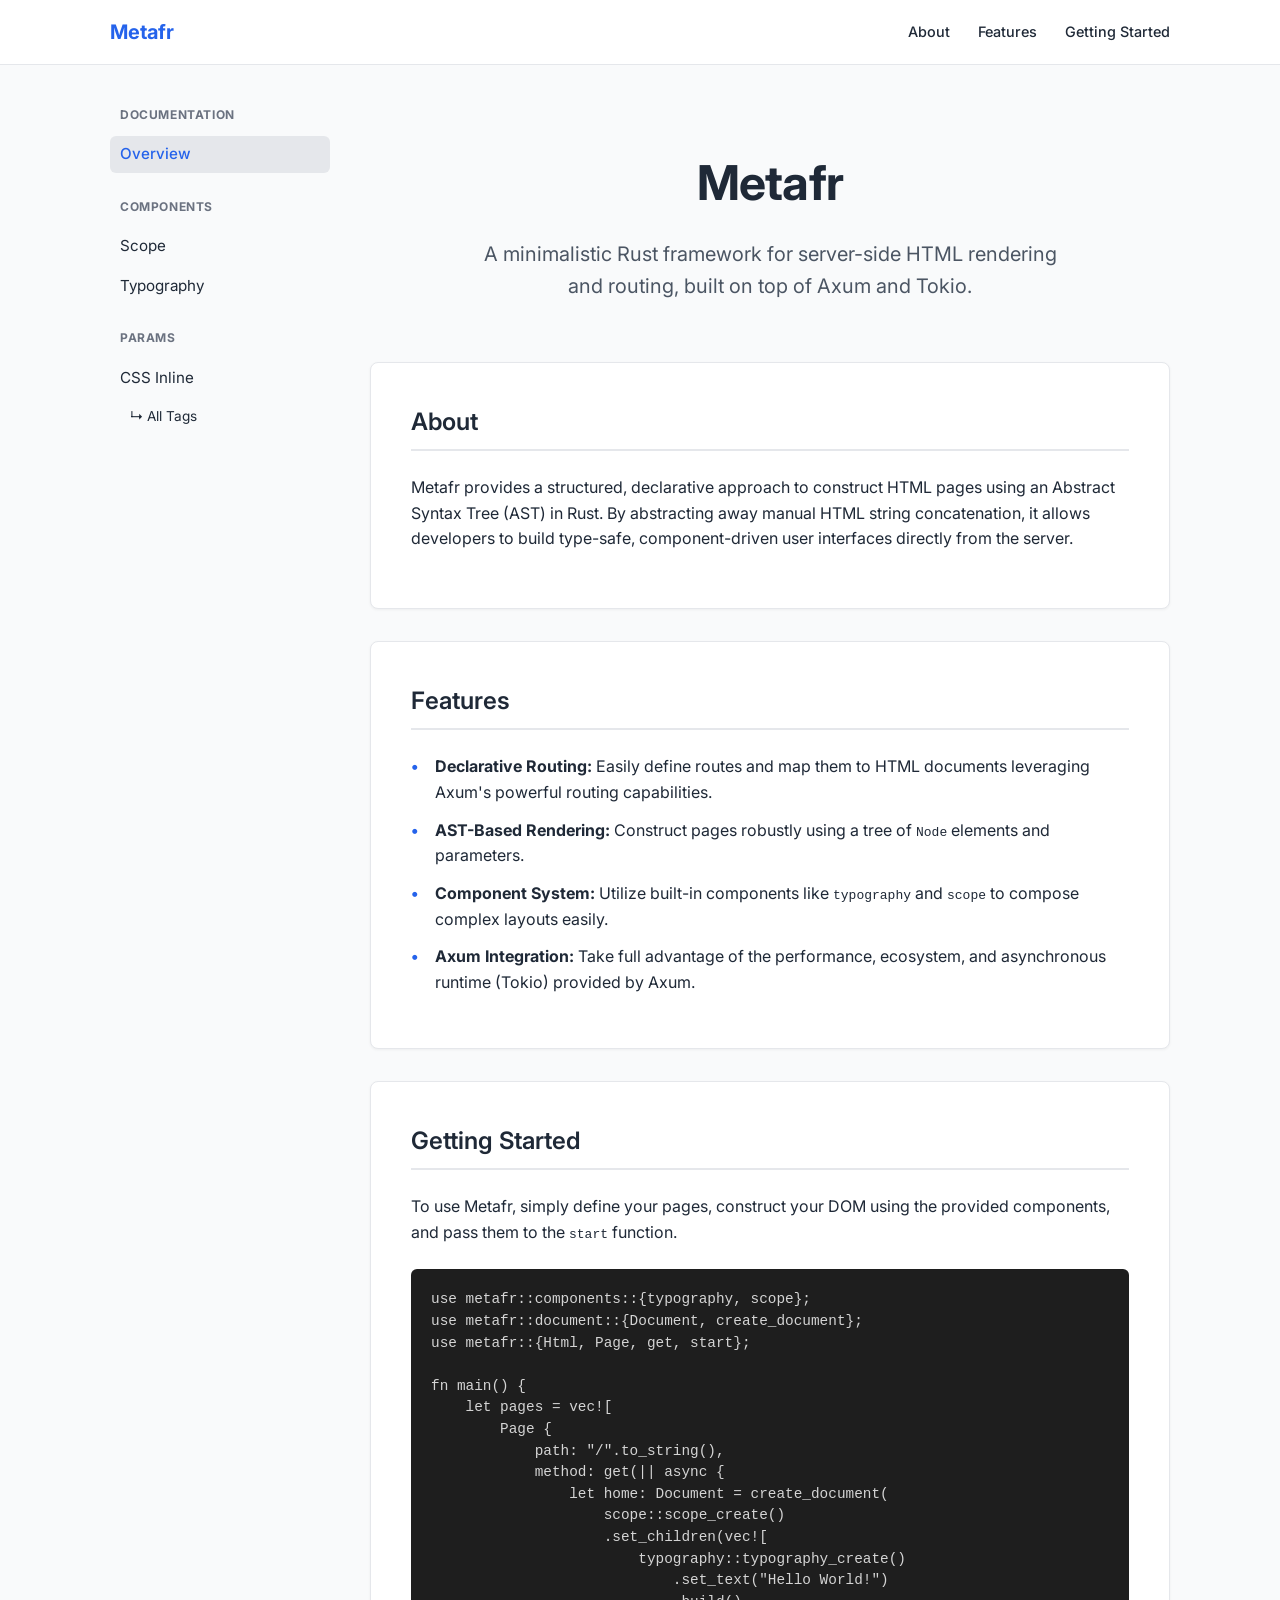
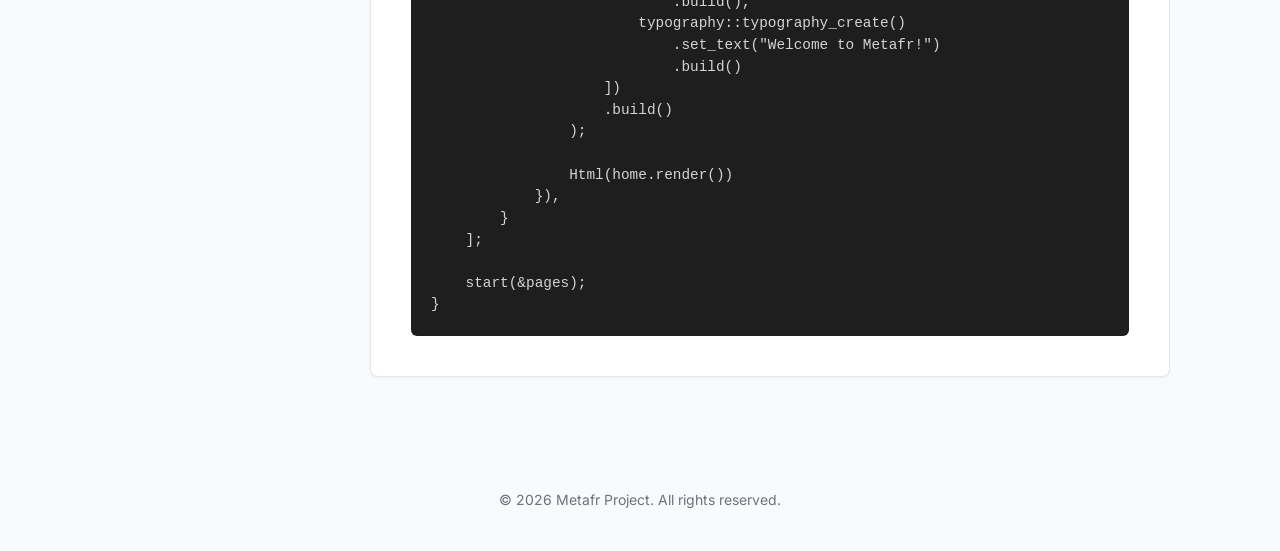
==== docs/index.html @ 4b172488 "feat: added doc" ====
<!DOCTYPE html>
<html lang="en">
<head>
    <meta charset="UTF-8">
    <meta name="viewport" content="width=device-width, initial-scale=1.0">
    <title>Metafr - Documentation</title>
    <link rel="stylesheet" href="style.css">
    <link rel="preconnect" href="https://fonts.googleapis.com">
    <link rel="preconnect" href="https://fonts.gstatic.com" crossorigin>
    <link href="https://fonts.googleapis.com/css2?family=Inter:wght@400;500;600;700&display=swap" rel="stylesheet">
</head>
<body>
    <header class="navbar">
        <div class="container">
            <div class="logo">
                <a href="index.html">Metafr</a>
            </div>
            <nav>
                <a href="#about">About</a>
                <a href="#features">Features</a>
                <a href="#getting-started">Getting Started</a>
            </nav>
        </div>
    </header>

    <div class="layout-container">
        <aside class="sidebar">
            <div class="sidebar-title">Documentation</div>
            <ul class="sidebar-menu">
                <li><a href="index.html" class="active">Overview</a></li>
            </ul>
            <div class="sidebar-title">Components</div>
            <ul class="sidebar-menu">
                <li><a href="components/scope.html">Scope</a></li>
                <li><a href="components/typography.html">Typography</a></li>
            </ul>
            <div class="sidebar-title" style="margin-top: 12px;">Params</div>
            <ul class="sidebar-menu">
                <li><a href="params/cssInline/index.html">CSS Inline</a></li>
                <li><a href="params/cssInline/tags.html" style="padding-left: 20px; font-size: 0.85rem;">↳ All Tags</a></li>
            </ul>
        </aside>

        <main class="main-content">
            <section id="hero">
                <h1>Metafr</h1>
                <p class="subtitle">A minimalistic Rust framework for server-side HTML rendering and routing, built on top of Axum and Tokio.</p>
            </section>

            <section id="about" class="content-section">
                <h2>About</h2>
                <p>Metafr provides a structured, declarative approach to construct HTML pages using an Abstract Syntax Tree (AST) in Rust. By abstracting away manual HTML string concatenation, it allows developers to build type-safe, component-driven user interfaces directly from the server.</p>
            </section>

            <section id="features" class="content-section">
                <h2>Features</h2>
                <ul class="feature-list">
                    <li><strong>Declarative Routing:</strong> Easily define routes and map them to HTML documents leveraging Axum's powerful routing capabilities.</li>
                    <li><strong>AST-Based Rendering:</strong> Construct pages robustly using a tree of <code>Node</code> elements and parameters.</li>
                    <li><strong>Component System:</strong> Utilize built-in components like <code>typography</code> and <code>scope</code> to compose complex layouts easily.</li>
                    <li><strong>Axum Integration:</strong> Take full advantage of the performance, ecosystem, and asynchronous runtime (Tokio) provided by Axum.</li>
                </ul>
            </section>

            <section id="getting-started" class="content-section">
                <h2>Getting Started</h2>
                <p>To use Metafr, simply define your pages, construct your DOM using the provided components, and pass them to the <code>start</code> function.</p>
                
                <div class="code-block">
<pre><code>use metafr::components::{typography, scope};
use metafr::document::{Document, create_document};
use metafr::{Html, Page, get, start};

fn main() {
    let pages = vec![
        Page {
            path: "/".to_string(),
            method: get(|| async { 
                let home: Document = create_document(
                    scope::scope_create()
                    .set_children(vec![
                        typography::typography_create()
                            .set_text("Hello World!")
                            .build(),
                        typography::typography_create()
                            .set_text("Welcome to Metafr!")
                            .build()
                    ])
                    .build()
                );

                Html(home.render())
            }),
        }
    ];

    start(&pages);
}</code></pre>
                </div>
            </section>
        </main>
    </div>

    <footer class="footer">
        <div class="container">
            <p>&copy; 2026 Metafr Project. All rights reserved.</p>
        </div>
    </footer>
</body>
</html>
---- docs/style.css ----
:root {
    --primary-color: #2563eb;
    --text-color: #1f2937;
    --bg-color: #f9fafb;
    --section-bg: #ffffff;
    --border-color: #e5e7eb;
    --code-bg: #1e1e1e;
    --code-text: #d4d4d4;
    --font-family: 'Inter', system-ui, -apple-system, sans-serif;
}

* {
    margin: 0;
    padding: 0;
    box-sizing: border-box;
}

body {
    font-family: var(--font-family);
    background-color: var(--bg-color);
    color: var(--text-color);
    line-height: 1.6;
}

.container {
    max-width: 900px;
    margin: 0 auto;
    padding: 0 20px;
}

.layout-container {
    max-width: 1100px;
    margin: 0 auto;
    padding: 40px 20px;
    display: flex;
    gap: 40px;
}

/* Sidebar */
.sidebar {
    width: 220px;
    flex-shrink: 0;
    position: sticky;
    top: 104px;
    align-self: start;
}

.sidebar-title {
    font-size: 0.75rem;
    text-transform: uppercase;
    letter-spacing: 0.05em;
    color: #6b7280;
    font-weight: 700;
    margin-bottom: 12px;
    padding-left: 10px;
}

.sidebar-menu {
    list-style: none;
    margin-bottom: 24px;
}

.sidebar-menu li {
    margin-bottom: 4px;
}

.sidebar-menu a {
    text-decoration: none;
    color: var(--text-color);
    font-size: 0.95rem;
    display: block;
    padding: 6px 10px;
    border-radius: 6px;
    transition: background-color 0.2s, color 0.2s;
}

.sidebar-menu a:hover,
.sidebar-menu a.active {
    background-color: var(--border-color);
    color: var(--primary-color);
    font-weight: 500;
}

/* Main content wrapper */
.main-content {
    flex-grow: 1;
    min-width: 0;
}

/* Navbar */
.navbar {
    background-color: var(--section-bg);
    border-bottom: 1px solid var(--border-color);
    position: sticky;
    top: 0;
    z-index: 100;
}

.navbar .container {
    display: flex;
    justify-content: space-between;
    align-items: center;
    height: 64px;
    max-width: 1100px;
}

.logo {
    font-size: 1.25rem;
    font-weight: 700;
    color: var(--primary-color);
}
.logo a {
    text-decoration: none;
    color: inherit;
}

.navbar nav a {
    text-decoration: none;
    color: var(--text-color);
    margin-left: 24px;
    font-size: 0.9rem;
    font-weight: 500;
    transition: color 0.2s;
}

.navbar nav a:hover {
    color: var(--primary-color);
}

/* Hero Section */
#hero {
    text-align: center;
    padding: 40px 0 60px;
}

#hero h1 {
    font-size: 3rem;
    font-weight: 700;
    margin-bottom: 16px;
    letter-spacing: -0.02em;
}

.subtitle {
    font-size: 1.25rem;
    color: #4b5563;
    max-width: 600px;
    margin: 0 auto;
}

/* Content Sections */
.content-section {
    background-color: var(--section-bg);
    border: 1px solid var(--border-color);
    border-radius: 8px;
    padding: 40px;
    margin-bottom: 32px;
    box-shadow: 0 1px 3px rgba(0, 0, 0, 0.05);
}

.content-section h2 {
    font-size: 1.5rem;
    font-weight: 600;
    margin-bottom: 24px;
    border-bottom: 2px solid var(--border-color);
    padding-bottom: 8px;
}

.content-section p {
    margin-bottom: 16px;
}

/* Features List */
.feature-list {
    list-style: none;
}

.feature-list li {
    margin-bottom: 12px;
    padding-left: 24px;
    position: relative;
}

.feature-list li::before {
    content: "•";
    color: var(--primary-color);
    font-weight: bold;
    position: absolute;
    left: 0;
}

/* Code Block */
.code-block {
    background-color: var(--code-bg);
    color: var(--code-text);
    border-radius: 6px;
    padding: 20px;
    overflow-x: auto;
    font-family: 'Courier New', Courier, monospace;
    font-size: 0.9rem;
    line-height: 1.5;
    margin-top: 24px;
}

/* Footer */
.footer {
    text-align: center;
    padding: 40px 0;
    color: #6b7280;
    font-size: 0.875rem;
}
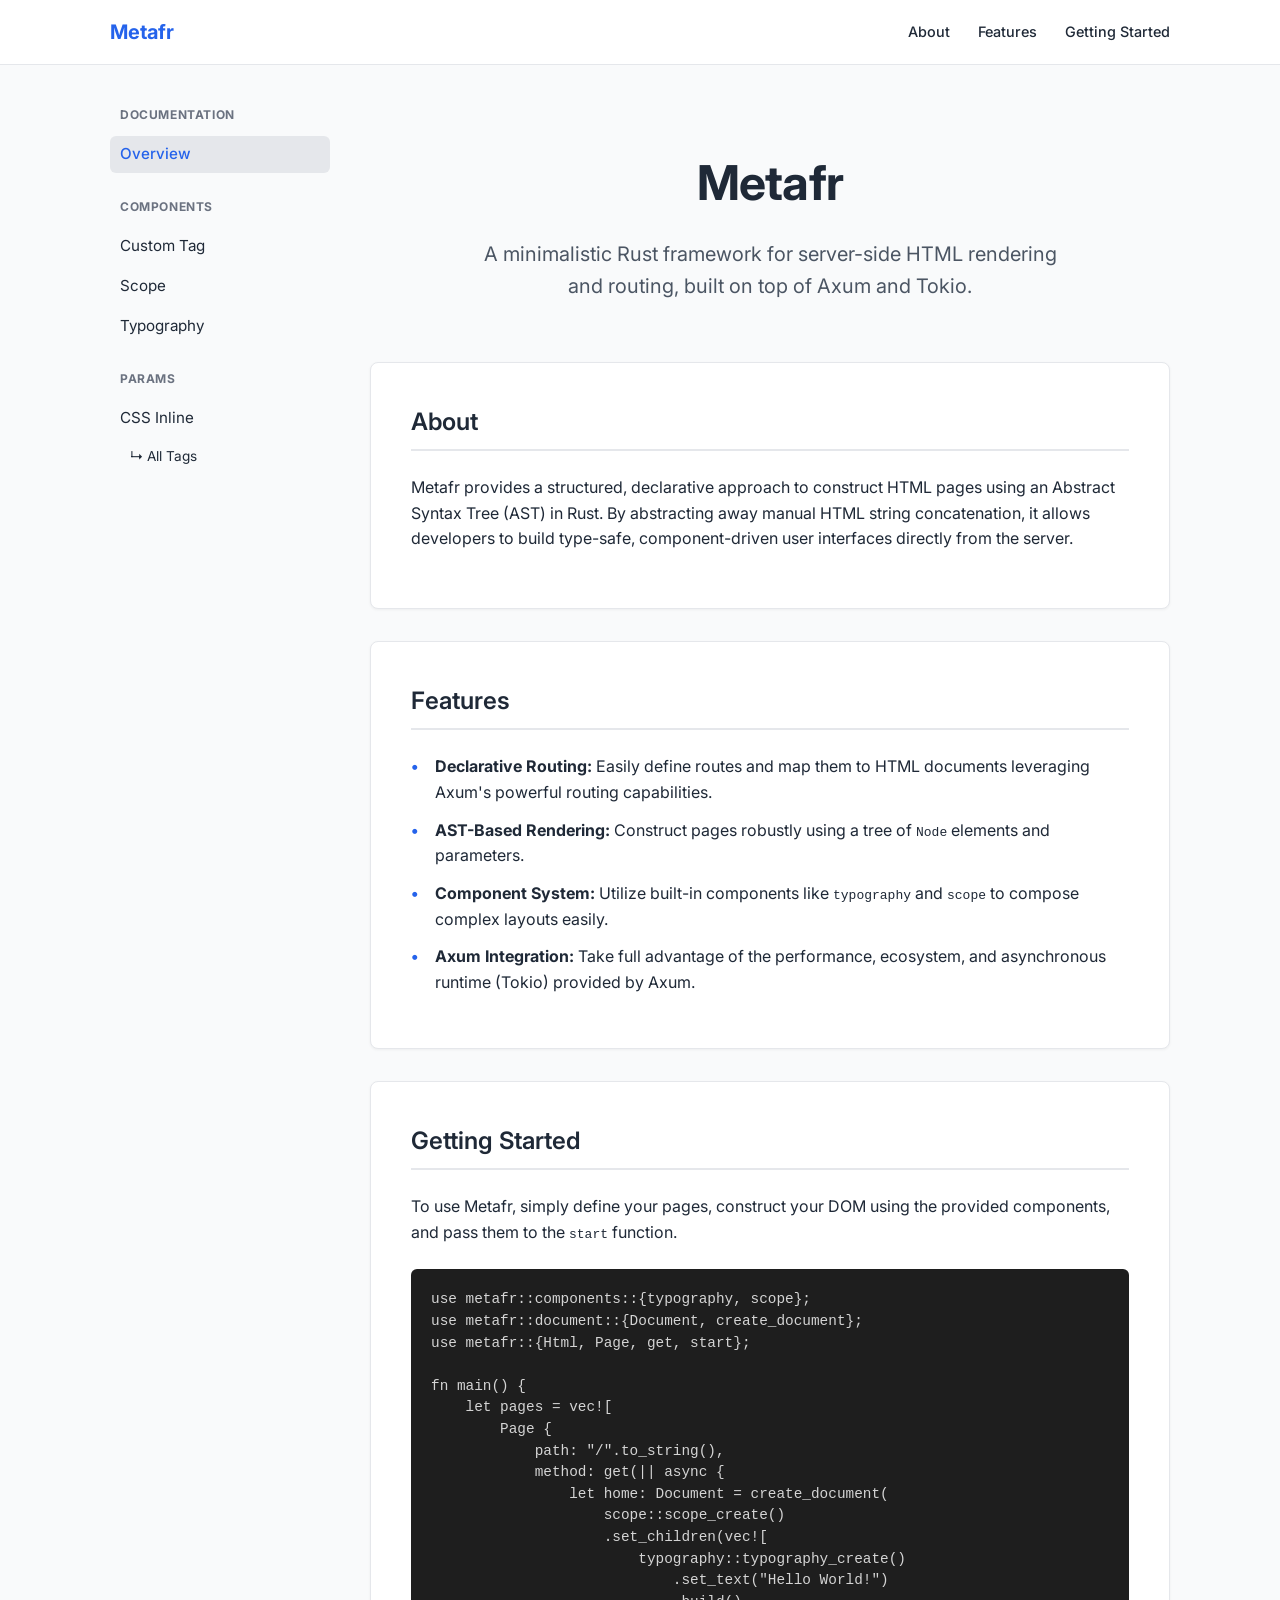
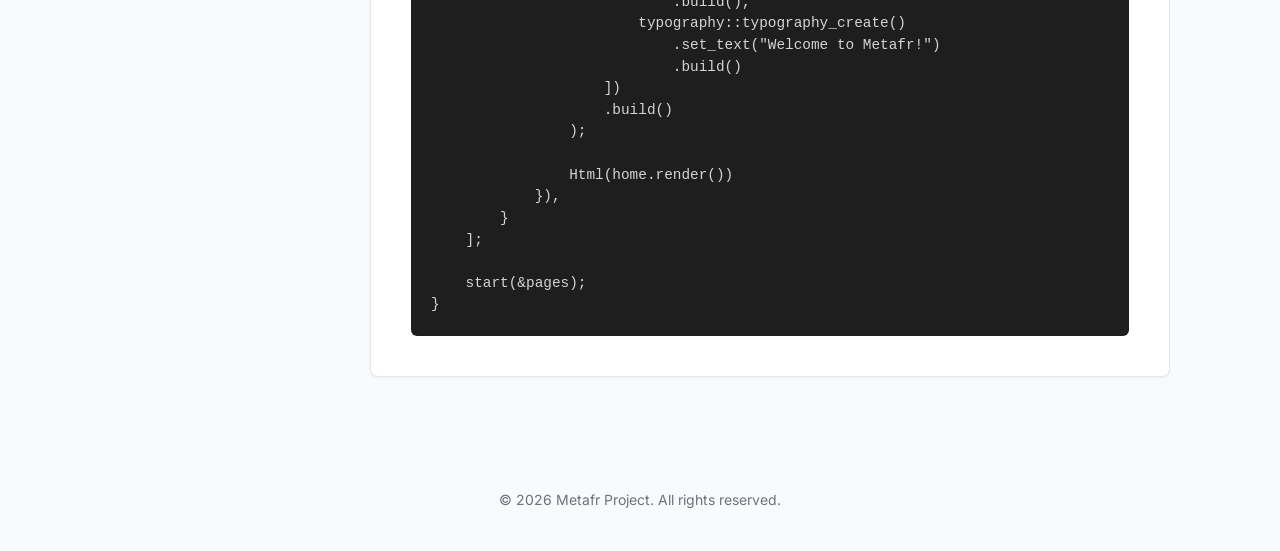
==== commit ba836e46: "docs sync" ====
--- a/docs/index.html
+++ b/docs/index.html
@@ -31,6 +31,7 @@
             </ul>
             <div class="sidebar-title">Components</div>
             <ul class="sidebar-menu">
+                <li><a href="components/custom_tag.html">Custom Tag</a></li>
                 <li><a href="components/scope.html">Scope</a></li>
                 <li><a href="components/typography.html">Typography</a></li>
             </ul>
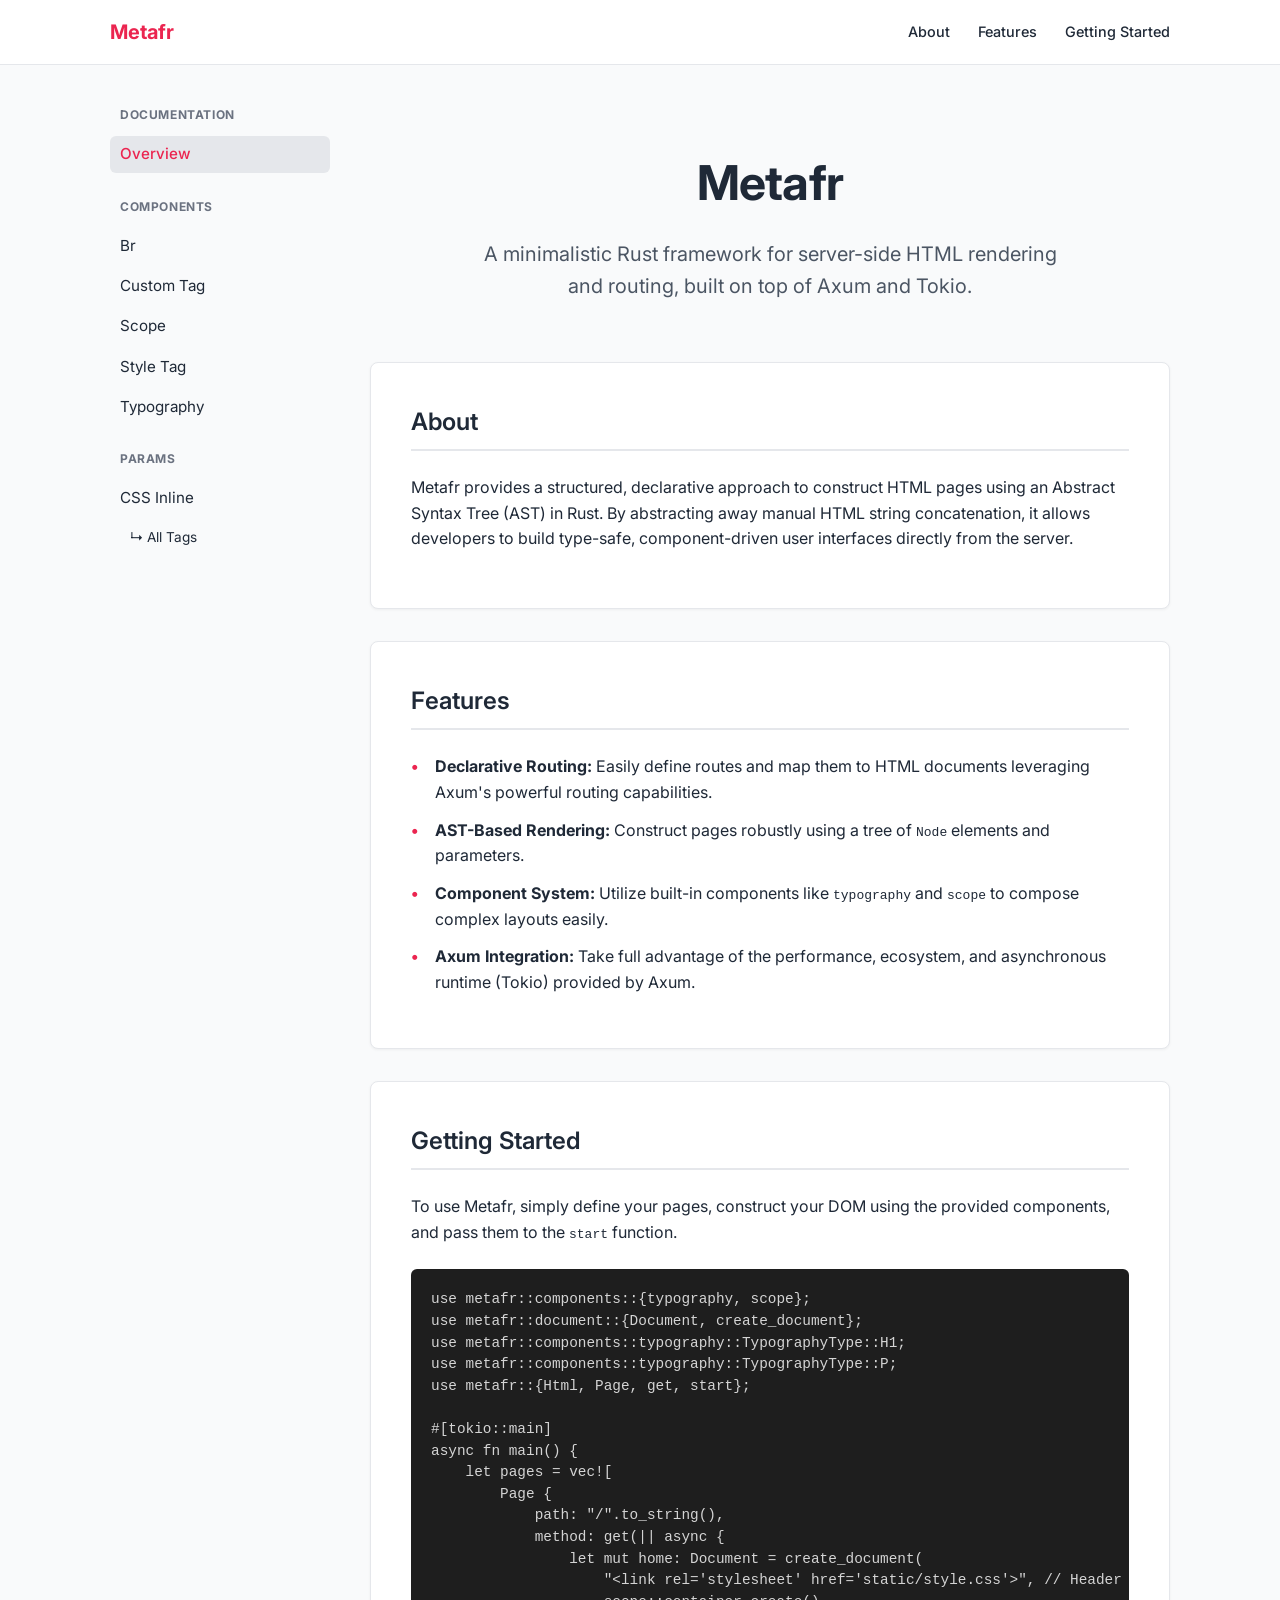
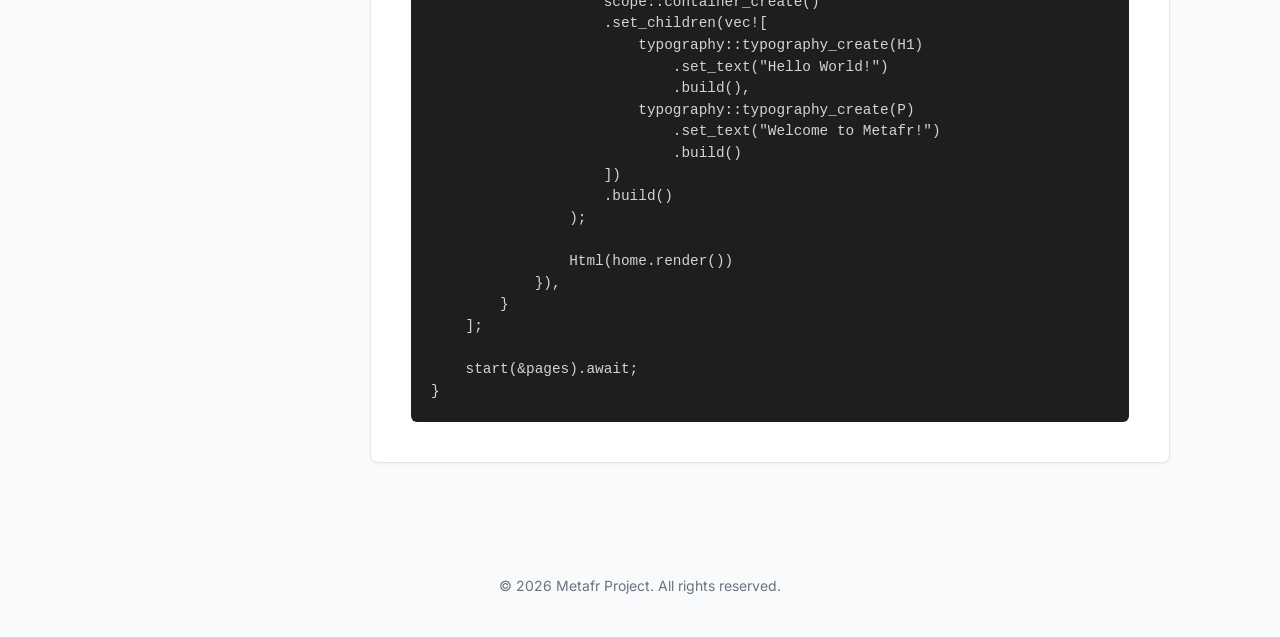
==== commit 3de5f29e: "fix: eu conceitei algumas falhas na doc" ====
--- a/docs/index.html
+++ b/docs/index.html
@@ -31,8 +31,10 @@
             </ul>
             <div class="sidebar-title">Components</div>
             <ul class="sidebar-menu">
+                <li><a href="components/br.html">Br</a></li>
                 <li><a href="components/custom_tag.html">Custom Tag</a></li>
                 <li><a href="components/scope.html">Scope</a></li>
+                <li><a href="components/style_tag.html">Style Tag</a></li>
                 <li><a href="components/typography.html">Typography</a></li>
             </ul>
             <div class="sidebar-title" style="margin-top: 12px;">Params</div>
@@ -70,20 +72,24 @@
                 <div class="code-block">
 <pre><code>use metafr::components::{typography, scope};
 use metafr::document::{Document, create_document};
+use metafr::components::typography::TypographyType::H1;
+use metafr::components::typography::TypographyType::P;
 use metafr::{Html, Page, get, start};
 
-fn main() {
+#[tokio::main]
+async fn main() {
     let pages = vec![
         Page {
             path: "/".to_string(),
             method: get(|| async { 
-                let home: Document = create_document(
-                    scope::scope_create()
+                let mut home: Document = create_document(
+                    "&lt;link rel='stylesheet' href='static/style.css'&gt;", // Header
+                    scope::container_create()
                     .set_children(vec![
-                        typography::typography_create()
+                        typography::typography_create(H1)
                             .set_text("Hello World!")
                             .build(),
-                        typography::typography_create()
+                        typography::typography_create(P)
                             .set_text("Welcome to Metafr!")
                             .build()
                     ])
@@ -95,7 +101,7 @@
         }
     ];
 
-    start(&pages);
+    start(&pages).await;
 }</code></pre>
                 </div>
             </section>
--- a/docs/style.css
+++ b/docs/style.css
@@ -1,5 +1,5 @@
 :root {
-    --primary-color: #2563eb;
+    --primary-color: #eb2550;
     --text-color: #1f2937;
     --bg-color: #f9fafb;
     --section-bg: #ffffff;
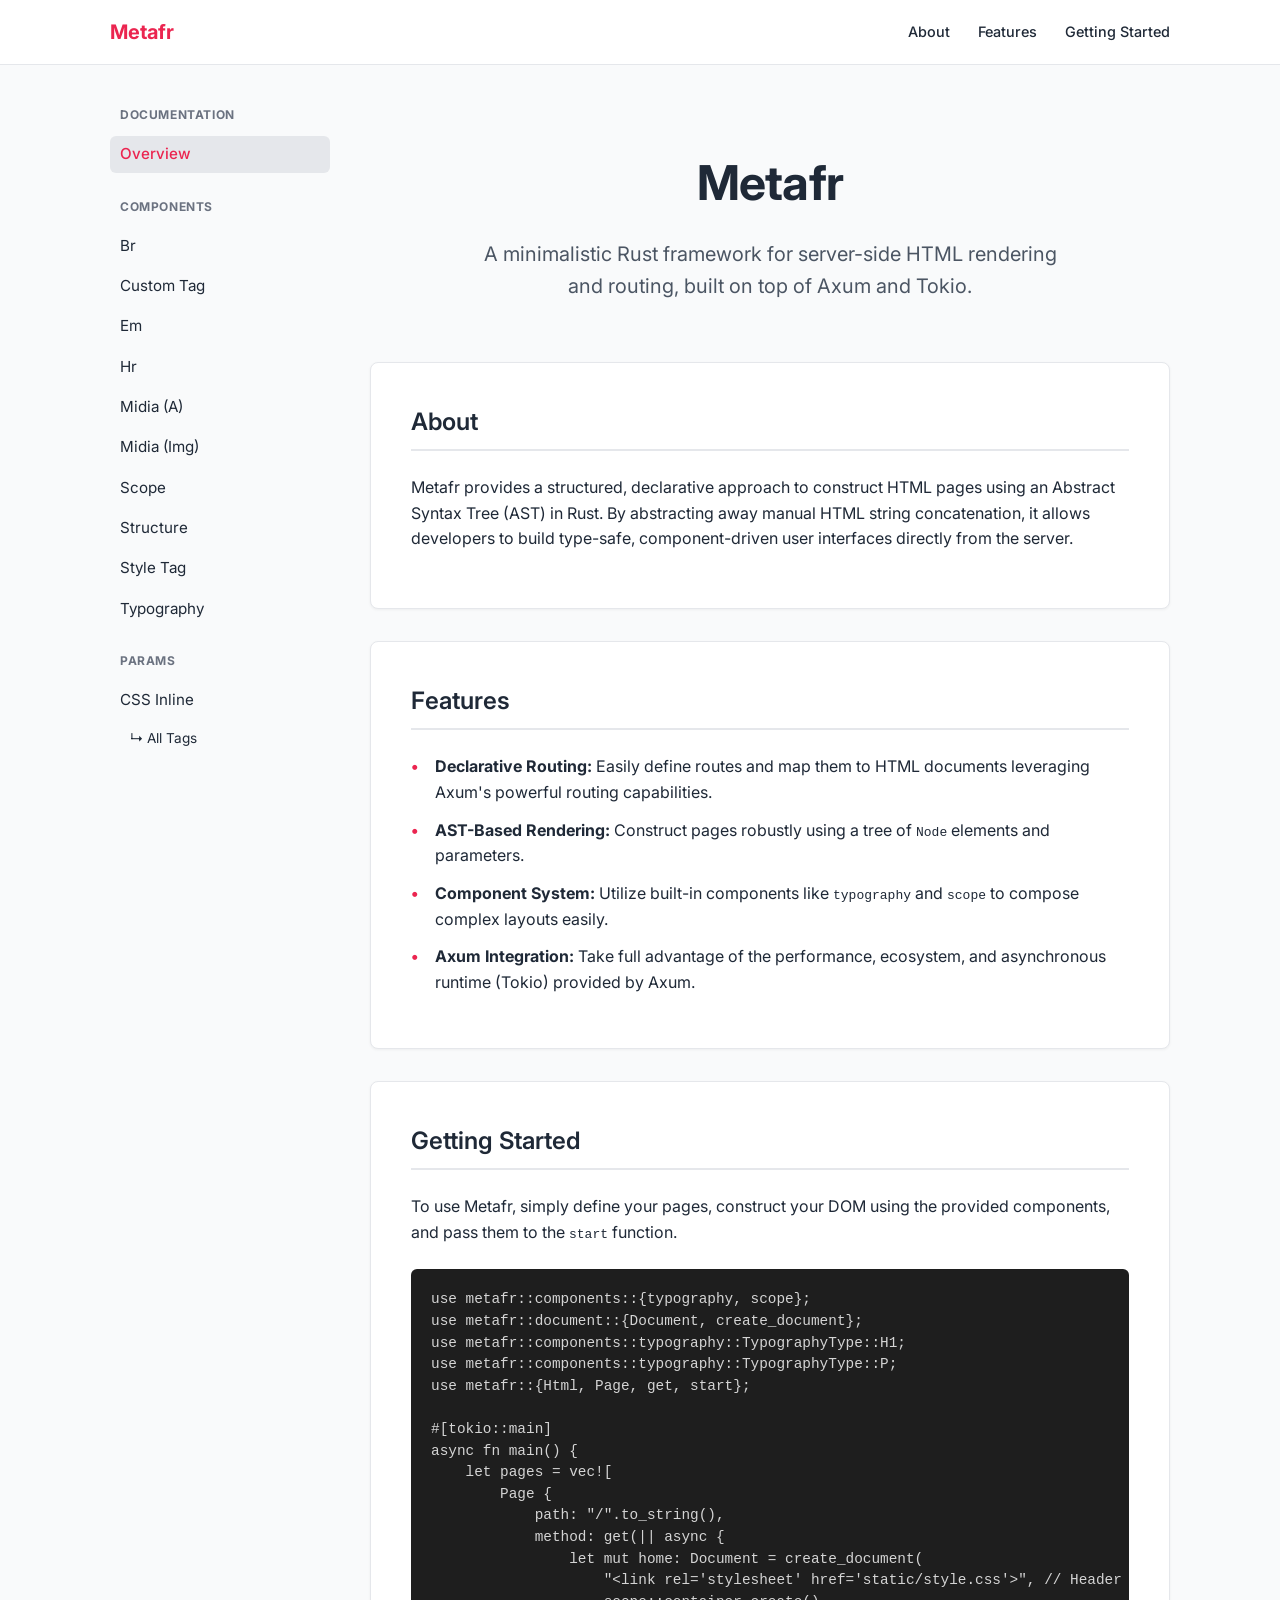
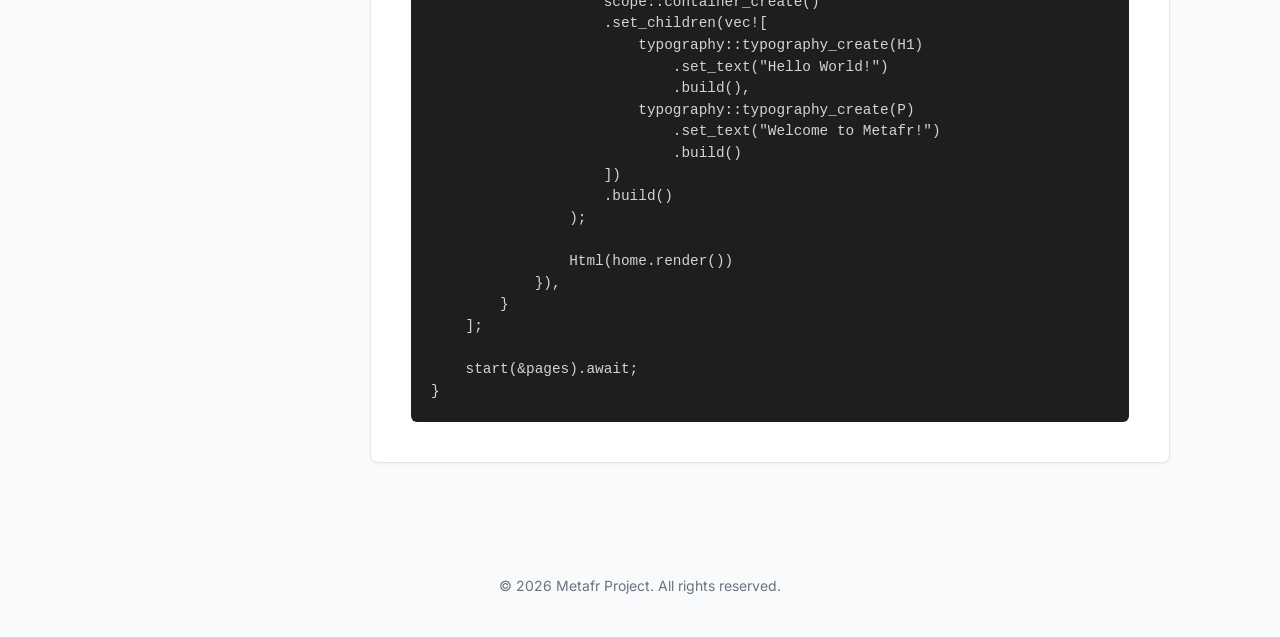
==== commit 511ee258: "fix: better doc" ====
--- a/docs/index.html
+++ b/docs/index.html
@@ -33,11 +33,16 @@
             <ul class="sidebar-menu">
                 <li><a href="components/br.html">Br</a></li>
                 <li><a href="components/custom_tag.html">Custom Tag</a></li>
+                <li><a href="components/em.html">Em</a></li>
+                <li><a href="components/hr.html">Hr</a></li>
+                <li><a href="components/midia_a.html">Midia (A)</a></li>
+                <li><a href="components/midia_img.html">Midia (Img)</a></li>
                 <li><a href="components/scope.html">Scope</a></li>
+                <li><a href="components/structure.html">Structure</a></li>
                 <li><a href="components/style_tag.html">Style Tag</a></li>
                 <li><a href="components/typography.html">Typography</a></li>
             </ul>
-            <div class="sidebar-title" style="margin-top: 12px;">Params</div>
+<div class="sidebar-title" style="margin-top: 12px;">Params</div>
             <ul class="sidebar-menu">
                 <li><a href="params/cssInline/index.html">CSS Inline</a></li>
                 <li><a href="params/cssInline/tags.html" style="padding-left: 20px; font-size: 0.85rem;">↳ All Tags</a></li>
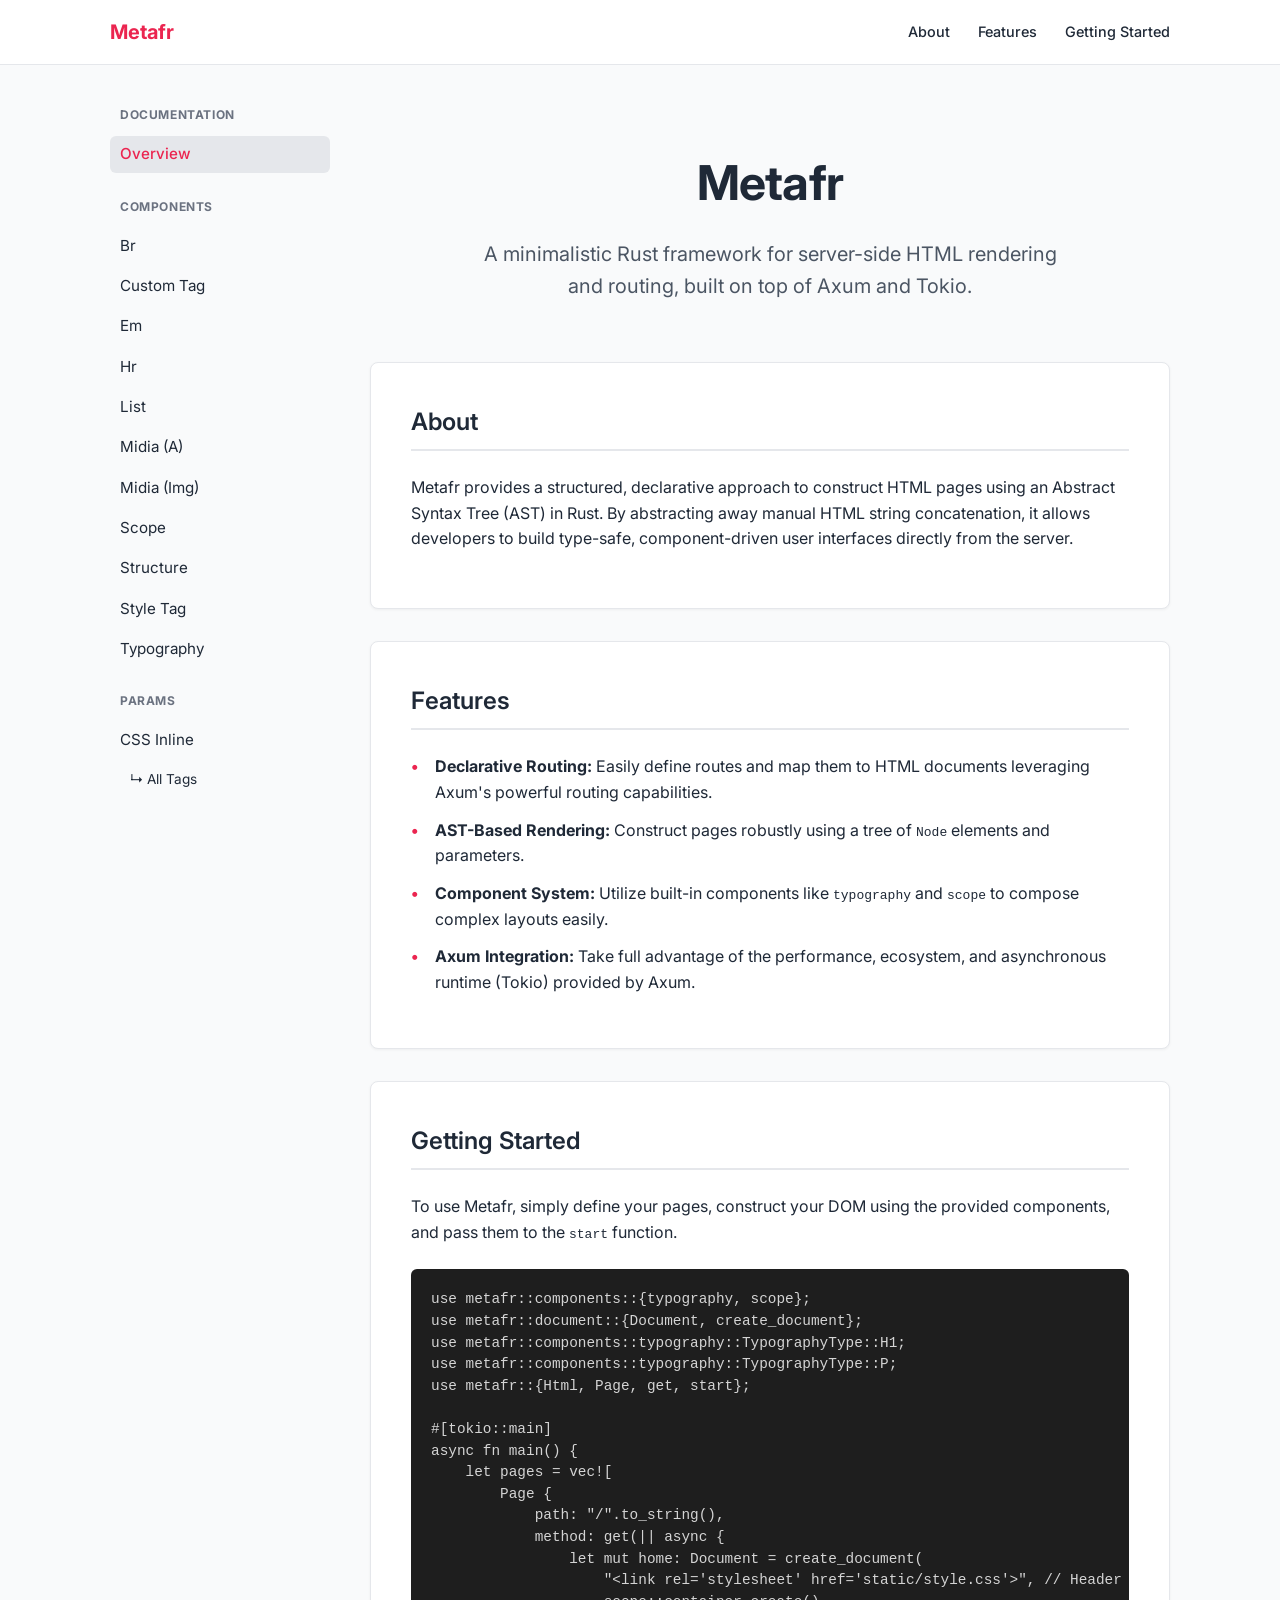
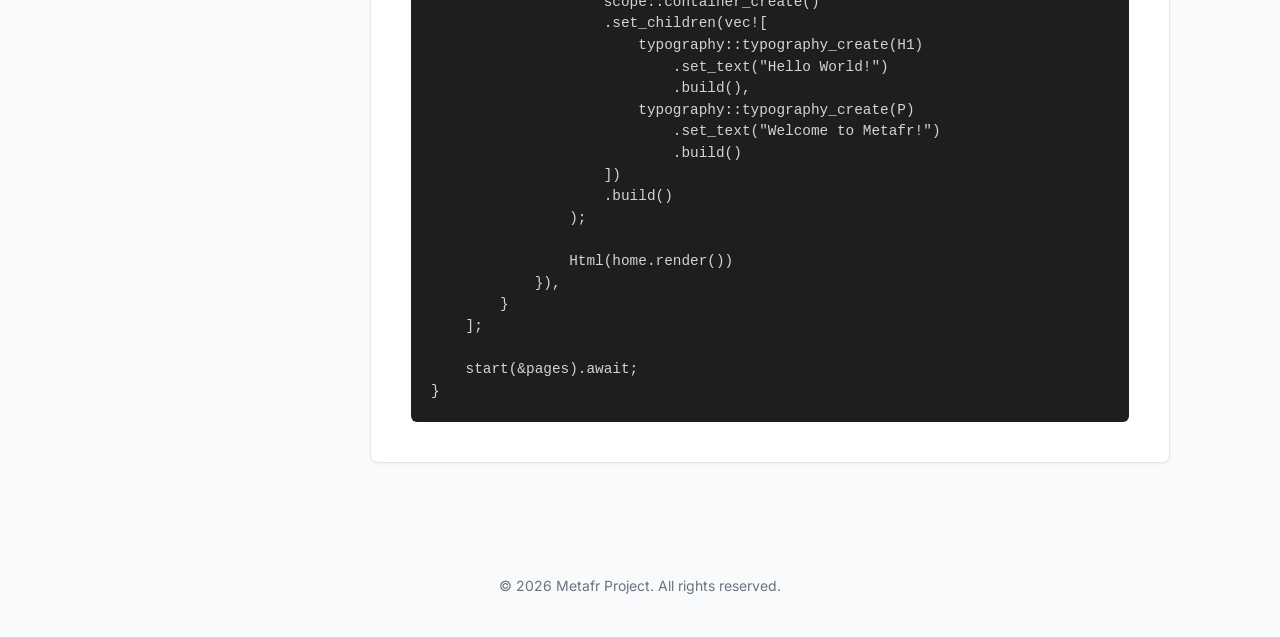
==== commit c412ab78: "feat: added list components" ====
--- a/docs/index.html
+++ b/docs/index.html
@@ -35,6 +35,7 @@
                 <li><a href="components/custom_tag.html">Custom Tag</a></li>
                 <li><a href="components/em.html">Em</a></li>
                 <li><a href="components/hr.html">Hr</a></li>
+                <li><a href="components/list.html">List</a></li>
                 <li><a href="components/midia_a.html">Midia (A)</a></li>
                 <li><a href="components/midia_img.html">Midia (Img)</a></li>
                 <li><a href="components/scope.html">Scope</a></li>
